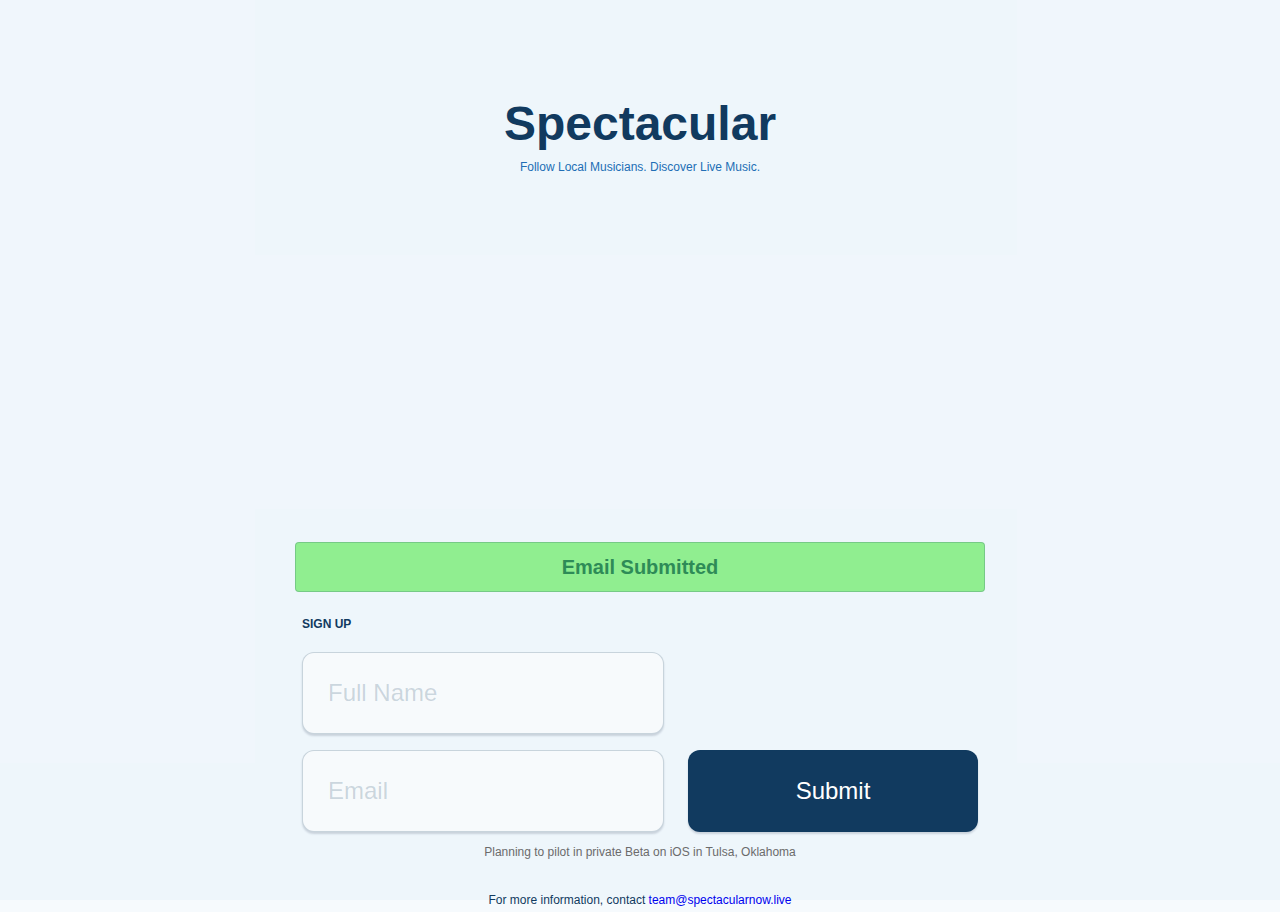
==== submitted.html @ 29a207bc "connecting sign up form" ====
<!DOCTYPE html>
<html lang="en">
<head>
  <link href="style.css"
        rel="stylesheet">
  <title>Spectacular</title>
  <link href="images/favicon.png"
        rel="shortcut icon"
        type="image/jpg">
  <meta content="width=device-width, initial-scale=1"
        name="viewport">
</head>
<body>
  <!-- Content Container -->
  <div class="content-container">
    <div style="align-content: flex-start; display: flex; flex-wrap: wrap; justify-content: center;">

      <!-- Title Header -->
      <div class="header-lockup break break">
        <h1>Spectacular</h1>
        <h2>Follow Local Musicians.  Discover Live Music.</h2>
      </div>
      <!-- End Title Header -->

      <!-- App Icon -->
      <div class="app-icon">&nbsp;</div>
      <!-- End App Icon -->

      <!-- Break -->
      <div class="break"></div>
      <!-- End Break -->

      <!-- Waitlist Alert -->
      <div class="confirmation-after">Email Submitted</div>
      <!-- Waitlist Alert -->

      <!-- Break -->
      <div class="break"></div>
      <!-- End Break -->

      <!-- Sign Up Form -->
      <script type="text/javascript">var submitted=false;</script>
      <iframe name="hidden_iframe" id="hidden_iframe" style="display: none;" onload="if(submitted){window.location='submitted.html';}"></iframe>
      <form class="form-lockup" action="https://docs.google.com/forms/u/0/d/e/1FAIpQLSfWYac-zOYPJTAFL4o-IxzH3mNS818IdY71LCfmErpav5XkvA/formResponse" target="hidden_iframe" onsubmit="submitted=true" method="POST">
        <label class="form-eyebrow break">Sign Up</label>
        <input class="email-form" placeholder="Full Name" name="entry.1053595557">
        <input class="email-form" placeholder="Email" name="entry.884892065">
        <input class="submit-button" type="submit" value="Submit">
      </form>
      <div class="form-subtitle break">Planning to pilot in private Beta on iOS in Tulsa, Oklahoma</div>
      <!-- End Sign Up Form -->

    </div>

    <div class="break">&nbsp;</div>
    <div class="footer">For more information, contact&nbsp;<a href="mailto:team@spectacularnow.live">team@spectacularnow.live</a></div>
  </div>
  <!-- End Content Container -->
</body>
</html>

<!-- onload="if(submitted){window.location='https://getspectacular.app/submitted.html';}" -->

<!-- <script>
  function myOnClickFn(){
    document.location.href="https://getspectacular.app/submitted.html";
  }
</script> -->
---- style.css ----
html, body {
    color: #113A5F;
    background-color: rgba(212, 230, 247, .2);
    font-family: Helvetica Neue, Helvetica, sans-serif;
    font-size: 16px;
    height: 100%;
    letter-spacing: 0;
    line-height: 24px;
    margin: 0;
    padding: 0;
}
  
a {
    display: flex;
    margin: 0;
    padding: 0;
    text-decoration: none;
}

/* H E A D E R S  &  L A B E L S */

h1 {
    font-weight: bold;
    font-size: 48px;
    line-height: 56px;
    text-align: center;
    margin: 8px 0;
}

h2 {
    font-size: 12px;
    font-weight: normal;
    line-height: 14px;
    text-align: center;
    margin: 8px 0;
    color: #216EB5;
}

/* L A Y O U T */
.content-container {
    display: flex;
    height: -webkit-fill-available;
    padding: 88px 16px 24px;
    flex-wrap: wrap;
    justify-content: center;
}

.header-lockup {
}

.app-icon {
    flex: 0 1 296px;
    height: 296px;
    margin: 32px 0;
    background-image: url(images/app-icon.svg);
    background-size: cover;
}

.confirmation-before {
    color: gray;
    background-color: lightgray;
    font-size: 20px;
    /* font-weight: bold; */
    line-height: 24px;
    text-align: center;
    margin: 0 0 20px;
    flex: 0 1 676px;
    padding: 12px 6px;
    border: 1px solid rgba(17, 58, 95, .2);
    border-radius: 4px;
}

.confirmation-after {
    color: seagreen;
    background-color: lightgreen;
    font-size: 20px;
    font-weight: bold;
    line-height: 24px;
    text-align: center;
    margin: 0 0 20px;
    flex: 0 1 676px;
    padding: 12px 6px;
    border: 1px solid rgba(17, 58, 95, .2);
    border-radius: 4px;
}

.form-eyebrow {
    flex: 0 1 676px;
    font-weight: bold;
    font-size: 12px;
    line-height: 24px;
    text-transform: uppercase;
}

.form-lockup {
    display: flex;
    flex: 0 1 676px;
    flex-wrap: wrap;
    column-gap: 24px;
    row-gap: 16px;
}

.email-form {
    color: rgba(17, 58, 95, 1);
    font-style: normal;
    font-weight: normal;
    font-size: 24px;
    line-height: 28px;
    /* flex: 0 1 460px; */
    flex: 0 1 48%;
    /* flex-grow: 1; */
    padding: 26px 25px;
    background: #F7FAFC;
    border: 1px solid rgba(17, 58, 95, .2);
    box-sizing: border-box;
    box-shadow: 0px 2px 2px rgba(56, 68, 98, 0.2);
    border-radius: 12px;
}

input::placeholder {
    color: rgba(17, 58, 95, .2);
  }

.submit-button {
    color: #fff;
    font-style: normal;
    font-weight: normal;
    font-size: 24px;
    line-height: 28px;
    text-align: center;
    flex: 1 1 192px;
    padding: 26px 25px;
    background: #113A5F;
    border: 1px solid rgba(17, 58, 95, .2);
    box-sizing: border-box;
    box-shadow: 0px 2px 2px rgba(56, 68, 98, 0.2);
    border-radius: 12px;
    cursor: pointer;
}

.form-subtitle {
    font-size: 12px;
    line-height: 24px;
    text-align: center;
    margin-top: 8px;
    color: #6B6B6B;
}

.footer {
    display: flex;
    align-self: flex-end;
    font-size: 12px;
    line-height: 24px;
    text-align: center;
    flex-wrap: wrap;
    justify-content: center;
}

/* B U T T O N S */
  
/* I C O N S */

/* I M A G E S */

/* A D D - O N S */
    .break {
        flex-basis: 100%;
    }
  
/* M O B I L E */
@media (max-width: 768px) {
    .content-container {
        padding: 36px 16px 24px;
    }
    .app-icon {
        flex: 0 1 156px;
        height: 156px;
    }

    .email-form {
        font-size: 12px;
        line-height: 14px;
        padding: 13px 12px;
        border-radius: 6px;
        flex: 1 1 100%;
    }

    .submit-button {
        font-size: 12px;
        line-height: 14px;
        padding: 13px 12px;
        border-radius: 6px;
        flex-basis: 100%;
    }

}/* E N D   M O B I L E */
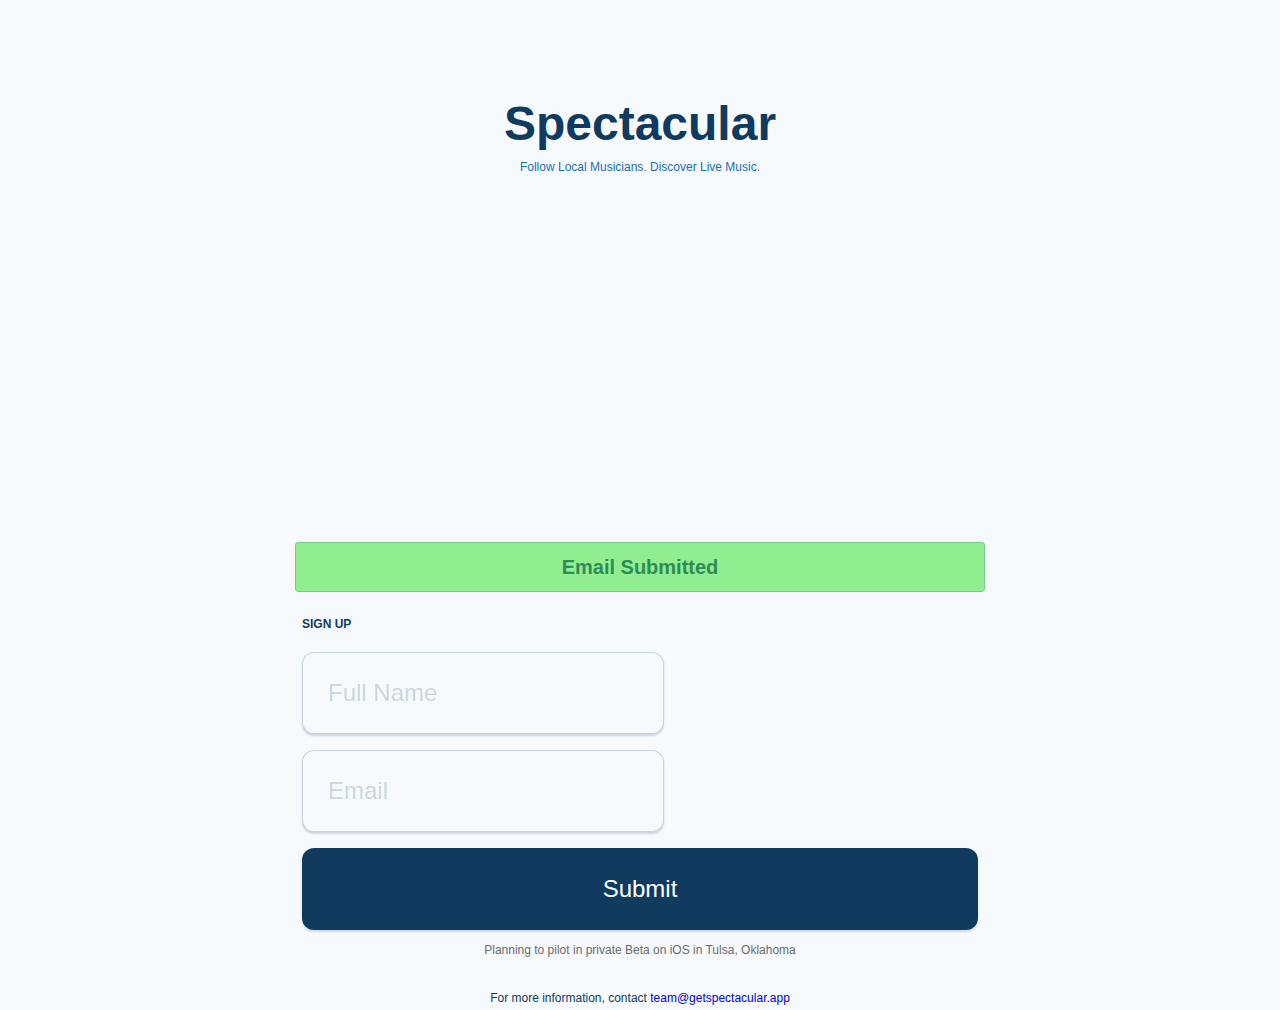
==== commit b86d32be: "bug fixes" ====
--- a/submitted.html
+++ b/submitted.html
@@ -45,7 +45,7 @@
         <label class="form-eyebrow break">Sign Up</label>
         <input class="email-form" placeholder="Full Name" name="entry.1053595557">
         <input class="email-form" placeholder="Email" name="entry.884892065">
-        <input class="submit-button" type="submit" value="Submit">
+        <input class="submit-button break" type="submit" value="Submit">
       </form>
       <div class="form-subtitle break">Planning to pilot in private Beta on iOS in Tulsa, Oklahoma</div>
       <!-- End Sign Up Form -->
@@ -53,16 +53,8 @@
     </div>
 
     <div class="break">&nbsp;</div>
-    <div class="footer">For more information, contact&nbsp;<a href="mailto:team@spectacularnow.live">team@spectacularnow.live</a></div>
+    <div class="footer">For more information, contact&nbsp;<a href="mailto:team@getspectacular.app">team@getspectacular.app</a></div>
   </div>
   <!-- End Content Container -->
 </body>
-</html>
-
-<!-- onload="if(submitted){window.location='https://getspectacular.app/submitted.html';}" -->
-
-<!-- <script>
-  function myOnClickFn(){
-    document.location.href="https://getspectacular.app/submitted.html";
-  }
-</script> -->+</html>--- a/style.css
+++ b/style.css
@@ -1,6 +1,10 @@
-html, body {
+html {
+    height: 100%;
+    background-color: rgba(212, 230, 247, .2);
+}
+
+body {
     color: #113A5F;
-    background-color: rgba(212, 230, 247, .2);
     font-family: Helvetica Neue, Helvetica, sans-serif;
     font-size: 16px;
     height: 100%;
@@ -90,14 +94,15 @@
     font-size: 12px;
     line-height: 24px;
     text-transform: uppercase;
+    margin: 0 0 16px;
 }
 
 .form-lockup {
     display: flex;
     flex: 0 1 676px;
     flex-wrap: wrap;
-    column-gap: 24px;
-    row-gap: 16px;
+    -webkit-flex-wrap: wrap;
+    justify-content: space-between;
 }
 
 .email-form {
@@ -107,6 +112,7 @@
     font-size: 24px;
     line-height: 28px;
     /* flex: 0 1 460px; */
+    -webkit-flex: 0 1 48%;
     flex: 0 1 48%;
     /* flex-grow: 1; */
     padding: 26px 25px;
@@ -115,6 +121,8 @@
     box-sizing: border-box;
     box-shadow: 0px 2px 2px rgba(56, 68, 98, 0.2);
     border-radius: 12px;
+    min-width: intrinsic;
+    margin: 0 0 16px;
 }
 
 input::placeholder {
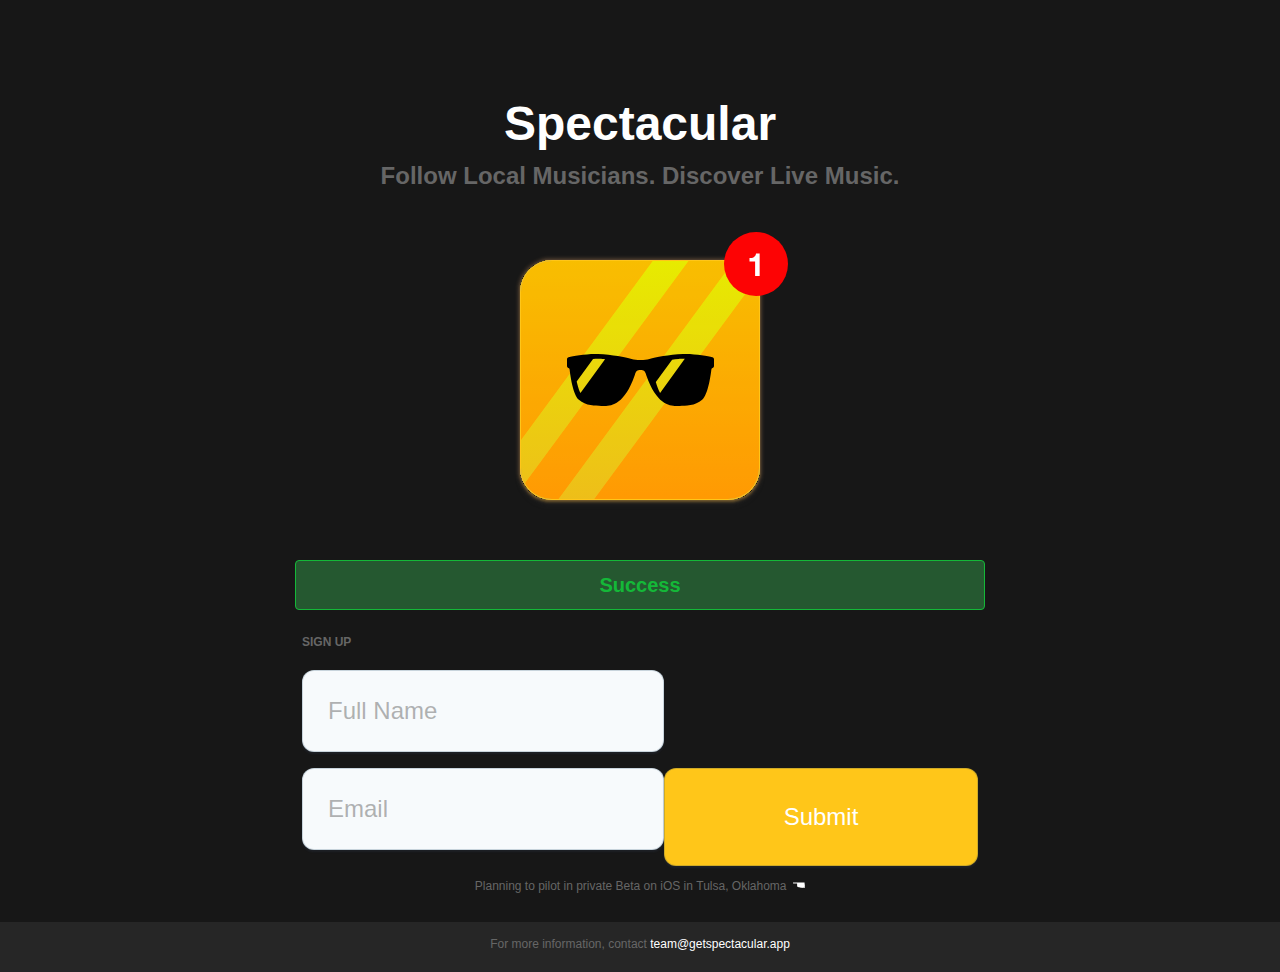
==== commit f18b3095: "temporary high fidelity" ====
--- a/submitted.html
+++ b/submitted.html
@@ -13,12 +13,12 @@
 <body>
   <!-- Content Container -->
   <div class="content-container">
-    <div style="align-content: flex-start; display: flex; flex-wrap: wrap; justify-content: center;">
+    <div style="align-content: flex-start; display: flex; flex-wrap: wrap; justify-content: center; padding: 0 16px;">
 
       <!-- Title Header -->
       <div class="header-lockup break break">
         <h1>Spectacular</h1>
-        <h2>Follow Local Musicians.  Discover Live Music.</h2>
+        <h2>Follow&nbsp;Local&nbsp;Musicians.  Discover&nbsp;Live&nbsp;Music.</h2>
       </div>
       <!-- End Title Header -->
 
@@ -31,7 +31,7 @@
       <!-- End Break -->
 
       <!-- Waitlist Alert -->
-      <div class="confirmation-after">Email Submitted</div>
+      <div class="confirmation-after">Success</div>
       <!-- Waitlist Alert -->
 
       <!-- Break -->
@@ -45,15 +45,20 @@
         <label class="form-eyebrow break">Sign Up</label>
         <input class="email-form" placeholder="Full Name" name="entry.1053595557">
         <input class="email-form" placeholder="Email" name="entry.884892065">
-        <input class="submit-button break" type="submit" value="Submit">
+        <input type="submit" value="Submit">
       </form>
-      <div class="form-subtitle break">Planning to pilot in private Beta on iOS in Tulsa, Oklahoma</div>
+      <div class="form-subtitle break">
+        <div>
+          Planning to pilot in private Beta on iOS in&nbsp;Tulsa,&nbsp;Oklahoma&nbsp;
+          <img src="images/oklahoma.svg">
+        </div>
+      </div>
       <!-- End Sign Up Form -->
 
     </div>
 
     <div class="break">&nbsp;</div>
-    <div class="footer">For more information, contact&nbsp;<a href="mailto:team@getspectacular.app">team@getspectacular.app</a></div>
+    <div class="footer">For more information, contact&nbsp;<a href="mailto:team@getspectacular.app" style="color: white;">team@getspectacular.app</a></div>
   </div>
   <!-- End Content Container -->
 </body>
--- a/style.css
+++ b/style.css
@@ -1,10 +1,10 @@
 html {
     height: 100%;
-    background-color: rgba(212, 230, 247, .2);
+    background-color: #171717;
 }
 
 body {
-    color: #113A5F;
+    color: #FFF;
     font-family: Helvetica Neue, Helvetica, sans-serif;
     font-size: 16px;
     height: 100%;
@@ -32,24 +32,21 @@
 }
 
 h2 {
-    font-size: 12px;
-    font-weight: normal;
-    line-height: 14px;
+    font-size: 24px;
+    font-weight: bold;
+    line-height: 32px;
     text-align: center;
     margin: 8px 0;
-    color: #216EB5;
+    color: #666;
 }
 
 /* L A Y O U T */
 .content-container {
     display: flex;
     height: -webkit-fill-available;
-    padding: 88px 16px 24px;
+    padding: 88px 0 0;
     flex-wrap: wrap;
     justify-content: center;
-}
-
-.header-lockup {
 }
 
 .app-icon {
@@ -62,7 +59,7 @@
 
 .confirmation-before {
     color: gray;
-    background-color: lightgray;
+    background-color: #262626;
     font-size: 20px;
     /* font-weight: bold; */
     line-height: 24px;
@@ -70,13 +67,13 @@
     margin: 0 0 20px;
     flex: 0 1 676px;
     padding: 12px 6px;
-    border: 1px solid rgba(17, 58, 95, .2);
+    border: 1px solid #666;
     border-radius: 4px;
 }
 
 .confirmation-after {
-    color: seagreen;
-    background-color: lightgreen;
+    color: #14B838;
+    background: rgba(51, 153, 74, 0.5);
     font-size: 20px;
     font-weight: bold;
     line-height: 24px;
@@ -84,7 +81,7 @@
     margin: 0 0 20px;
     flex: 0 1 676px;
     padding: 12px 6px;
-    border: 1px solid rgba(17, 58, 95, .2);
+    border: 1px solid #14B838;
     border-radius: 4px;
 }
 
@@ -92,6 +89,7 @@
     flex: 0 1 676px;
     font-weight: bold;
     font-size: 12px;
+    color: #666;
     line-height: 24px;
     text-transform: uppercase;
     margin: 0 0 16px;
@@ -106,7 +104,7 @@
 }
 
 .email-form {
-    color: rgba(17, 58, 95, 1);
+    color: #222;
     font-style: normal;
     font-weight: normal;
     font-size: 24px;
@@ -126,10 +124,10 @@
 }
 
 input::placeholder {
-    color: rgba(17, 58, 95, .2);
+    color: rgba(102, 102, 102, 0.5);
   }
 
-.submit-button {
+input[type='submit'] {
     color: #fff;
     font-style: normal;
     font-weight: normal;
@@ -138,7 +136,7 @@
     text-align: center;
     flex: 1 1 192px;
     padding: 26px 25px;
-    background: #113A5F;
+    background: #FFC619;
     border: 1px solid rgba(17, 58, 95, .2);
     box-sizing: border-box;
     box-shadow: 0px 2px 2px rgba(56, 68, 98, 0.2);
@@ -147,21 +145,28 @@
 }
 
 .form-subtitle {
+    display: flex;
+    flex-wrap: wrap;
+    justify-content: center;
     font-size: 12px;
     line-height: 24px;
     text-align: center;
     margin-top: 8px;
-    color: #6B6B6B;
+    color: #666;
 }
 
 .footer {
     display: flex;
     align-self: flex-end;
     font-size: 12px;
+    background-color: #262626;
+    color: #666;
+    width: 100%;
     line-height: 24px;
     text-align: center;
     flex-wrap: wrap;
     justify-content: center;
+    padding: 10px 0 16px;
 }
 
 /* B U T T O N S */
@@ -177,8 +182,9 @@
   
 /* M O B I L E */
 @media (max-width: 768px) {
+
     .content-container {
-        padding: 36px 16px 24px;
+        padding: 36px 0 0;
     }
     .app-icon {
         flex: 0 1 156px;
@@ -201,4 +207,22 @@
         flex-basis: 100%;
     }
 
-}/* E N D   M O B I L E */+    input[type='submit'] { /* more specific to override webkit */ 
+        -webkit-appearance:none;  
+        font-size: 12px;
+        line-height: 14px;
+        padding: 13px 12px;
+        border-radius: 6px;
+        display:block;
+     }
+
+}/* E N D   M O B I L E */
+
+@supports(-webkit-appearance: none) or (-moz-appearance: none) {
+
+    input[type='submit'] {
+      -webkit-appearance: none;
+      -moz-appearance: none;
+    }
+
+}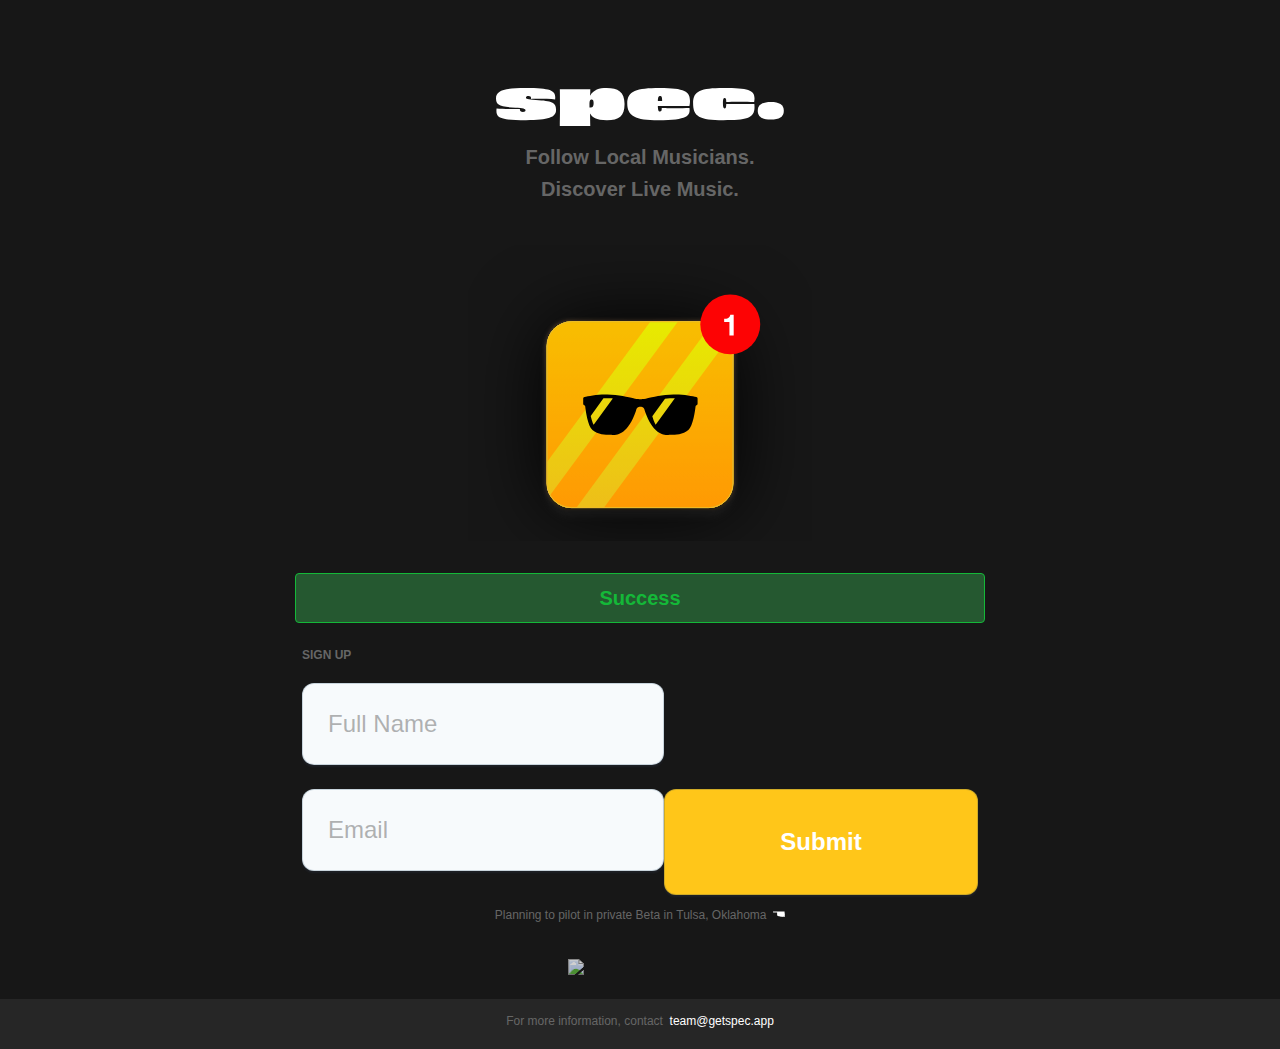
==== commit 2cd6f26f: "updates" ====
--- a/submitted.html
+++ b/submitted.html
@@ -3,7 +3,7 @@
 <head>
   <link href="style.css"
         rel="stylesheet">
-  <title>Spectacular</title>
+  <title>Spec</title>
   <link href="images/favicon.png"
         rel="shortcut icon"
         type="image/jpg">
@@ -14,11 +14,12 @@
   <!-- Content Container -->
   <div class="content-container">
     <div style="align-content: flex-start; display: flex; flex-wrap: wrap; justify-content: center; padding: 0 16px;">
-
+      <div>
+        <img src="images/spec-logo-white.svg" class="spec-logo">
+      </div>
       <!-- Title Header -->
       <div class="header-lockup break break">
-        <h1>Spectacular</h1>
-        <h2>Follow&nbsp;Local&nbsp;Musicians.  Discover&nbsp;Live&nbsp;Music.</h2>
+        <h2>Follow Local Musicians.<br>Discover Live Music.</h2>
       </div>
       <!-- End Title Header -->
 
@@ -49,16 +50,21 @@
       </form>
       <div class="form-subtitle break">
         <div>
-          Planning to pilot in private Beta on iOS in&nbsp;Tulsa,&nbsp;Oklahoma&nbsp;
+          Planning to pilot in private Beta in&nbsp;Tulsa,&nbsp;Oklahoma&nbsp;
           <img src="images/oklahoma.svg">
         </div>
+      </div>
+      <div>
+        <a href="https://digital-ranch.webflow.io/" target="_blank">
+          <img src="images/created-by-dr.svg" class="created-by-dr">
+        </a>
       </div>
       <!-- End Sign Up Form -->
 
     </div>
 
     <div class="break">&nbsp;</div>
-    <div class="footer">For more information, contact&nbsp;<a href="mailto:team@getspectacular.app" style="color: white;">team@getspectacular.app</a></div>
+    <div class="footer">For more information, contact&nbsp;&nbsp;<a href="mailto:team@getspec.app" style="color: white;">team@getspec.app</a></div>
   </div>
   <!-- End Content Container -->
 </body>
--- a/style.css
+++ b/style.css
@@ -25,14 +25,15 @@
 
 h1 {
     font-weight: bold;
-    font-size: 48px;
-    line-height: 56px;
-    text-align: center;
-    margin: 8px 0;
+    font-size: 40px;
+    line-height: 52px;
+    text-align: center;
+    margin: 8px 0 24px;
+    color: #dddddd;
 }
 
 h2 {
-    font-size: 24px;
+    font-size: 20px;
     font-weight: bold;
     line-height: 32px;
     text-align: center;
@@ -50,11 +51,41 @@
 }
 
 .app-icon {
-    flex: 0 1 296px;
+    flex: 0 1 400px;
     height: 296px;
     margin: 32px 0;
     background-image: url(images/app-icon.svg);
     background-size: cover;
+}
+
+.alert-message {
+    /* color: #1f2328;
+    background-color: #fff8c5; */
+    color: gray;
+    background-color: #262626;
+    font-size: 12px;
+    /* font-weight: bold; */
+    line-height: 20px;
+    text-align: center;
+    margin: 32px 0 20px;
+    flex: 0 1 676px;
+    padding: 16px 16px;
+    /* border: 1px solid #d4a72c66; */
+    border: 1px solid #666;
+    border-radius: 8px;
+}
+
+.alert-message_button {
+    display: block;
+    color: #fff;
+    /* background-color: #FFC619; */
+    background-color: #3578f6;
+    font-weight: bold;
+    text-align: center;
+    padding: 4px 6px;
+    margin: 16px 0 0;
+    border: 1px solid rgba(17, 58, 95, .2);
+    border-radius: 4px;
 }
 
 .confirmation-before {
@@ -120,7 +151,7 @@
     box-shadow: 0px 2px 2px rgba(56, 68, 98, 0.2);
     border-radius: 12px;
     min-width: intrinsic;
-    margin: 0 0 16px;
+    margin: 0 0 24px;
 }
 
 input::placeholder {
@@ -130,7 +161,7 @@
 input[type='submit'] {
     color: #fff;
     font-style: normal;
-    font-weight: normal;
+    font-weight: bold;
     font-size: 24px;
     line-height: 28px;
     text-align: center;
@@ -175,6 +206,16 @@
 
 /* I M A G E S */
 
+.created-by-dr {
+    width: 144px;
+    opacity: .8;
+    margin: 32px auto 0;
+}
+
+.spec-logo {
+    width: 288px;
+}
+
 /* A D D - O N S */
     .break {
         flex-basis: 100%;
@@ -183,11 +224,16 @@
 /* M O B I L E */
 @media (max-width: 768px) {
 
+    h1 {
+        font-size: 32px;
+        line-height: 48px;
+    }
+
     .content-container {
-        padding: 36px 0 0;
+        padding: 72px 0 0;
     }
     .app-icon {
-        flex: 0 1 156px;
+        flex: 0 1 200px;
         height: 156px;
     }
 
@@ -197,6 +243,7 @@
         padding: 13px 12px;
         border-radius: 6px;
         flex: 1 1 100%;
+        margin: 0 0 16px;
     }
 
     .submit-button {
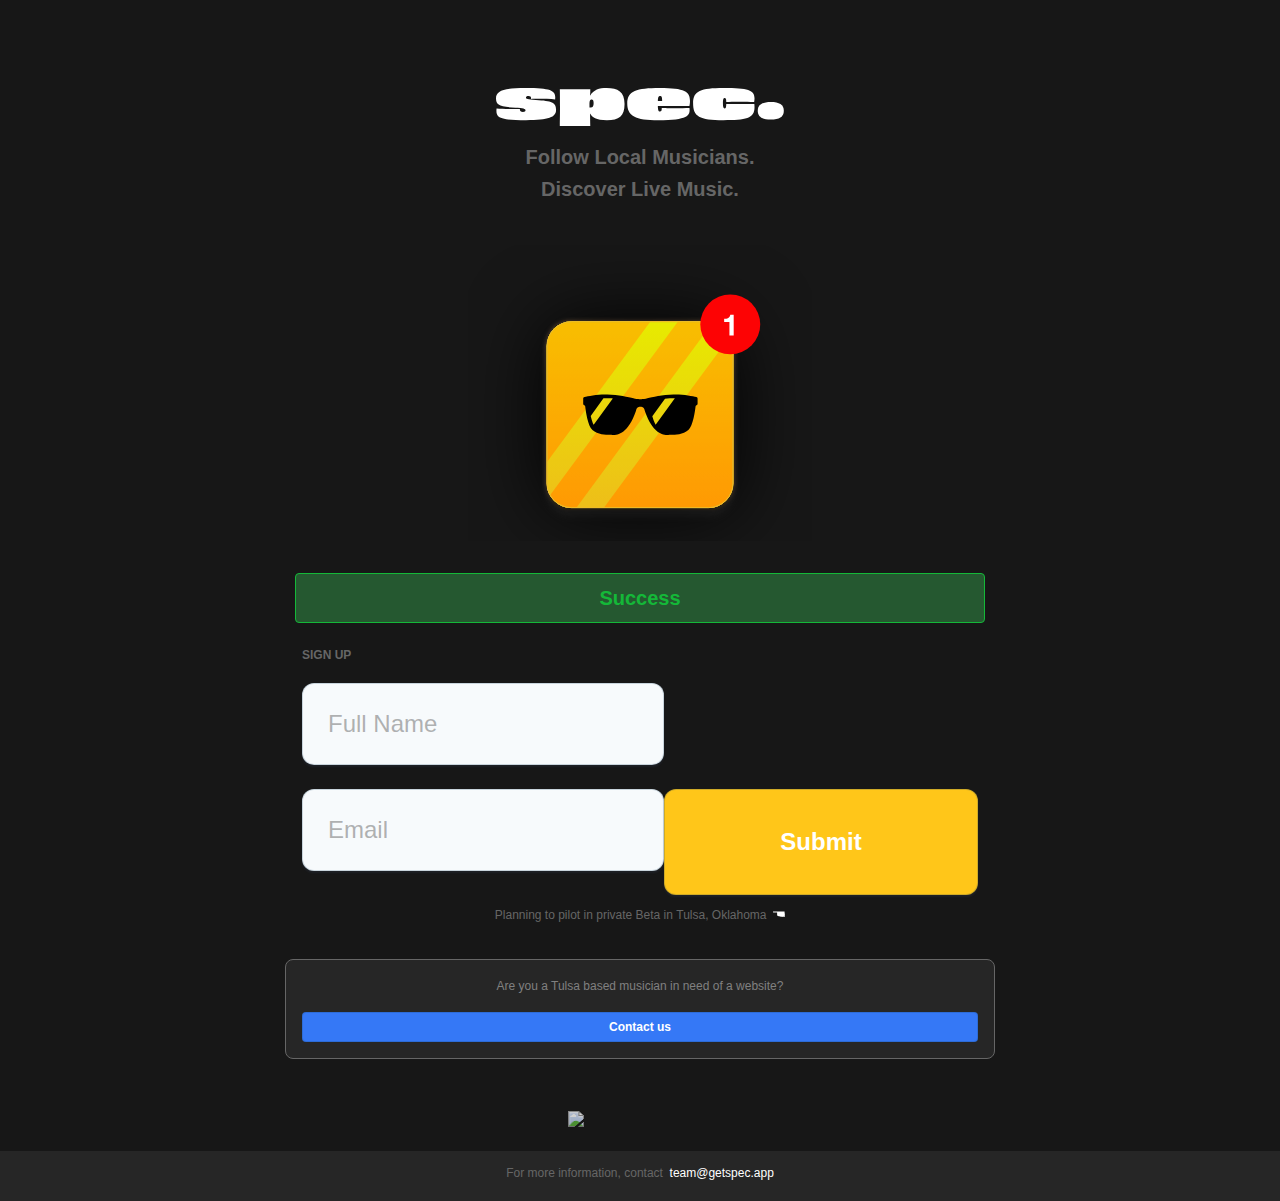
==== commit bcc68d2d: "updates" ====
--- a/submitted.html
+++ b/submitted.html
@@ -53,6 +53,14 @@
           Planning to pilot in private Beta in&nbsp;Tulsa,&nbsp;Oklahoma&nbsp;
           <img src="images/oklahoma.svg">
         </div>
+        <!-- Break -->
+      <div class="break"></div>
+      <!-- End Break -->
+
+      <!-- Musician Alert -->
+      <div class="alert-message">Are you a Tulsa based musician in need of a website? <a href="mailto:team@getspec.app" class="alert-message_button">Contact us</a></div>
+      <!-- Musician Alert -->
+
       </div>
       <div>
         <a href="https://digital-ranch.webflow.io/" target="_blank">
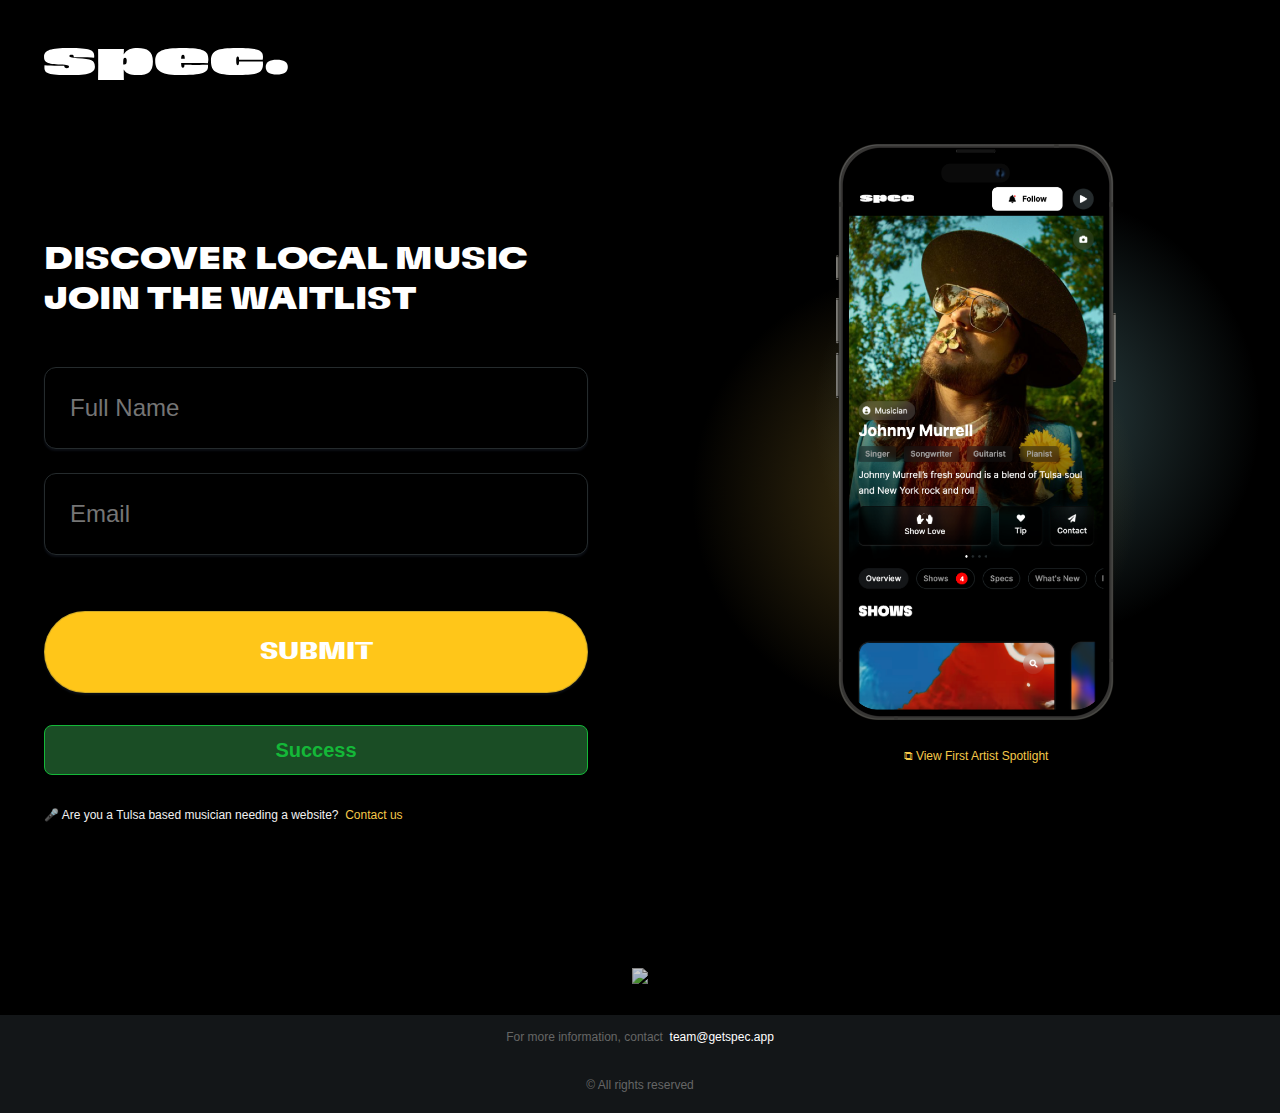
==== commit 25a98ee6: "updates" ====
--- a/submitted.html
+++ b/submitted.html
@@ -13,67 +13,76 @@
 <body>
   <!-- Content Container -->
   <div class="content-container">
-    <div style="align-content: flex-start; display: flex; flex-wrap: wrap; justify-content: center; padding: 0 16px;">
-      <div>
-        <img src="images/spec-logo-white.svg" class="spec-logo">
-      </div>
-      <!-- Title Header -->
-      <div class="header-lockup break break">
-        <h2>Follow Local Musicians.<br>Discover Live Music.</h2>
-      </div>
-      <!-- End Title Header -->
-
-      <!-- App Icon -->
-      <div class="app-icon">&nbsp;</div>
-      <!-- End App Icon -->
-
-      <!-- Break -->
-      <div class="break"></div>
-      <!-- End Break -->
-
-      <!-- Waitlist Alert -->
+    
+    <div class="row">
+      <div class="column">
+        <div>
+          <img src="images/spec-logo-white.svg" class="spec-logo">
+        </div>
+        <!-- Title Header -->
+        <div class="header-lockup break break">
+          <h2>Discover Local Music<br>Join the Waitlist</h2>
+        </div>
+        <!-- End Title Header -->
+  
+        <!-- Break -->
+        <div class="break"></div>
+        <!-- End Break -->
+  
+        <!-- Break -->
+        <div class="break"></div>
+        <!-- End Break -->
+  
+        <!-- Sign Up Form -->
+        <script type="text/javascript">var submitted=false;</script>
+        <iframe name="hidden_iframe" id="hidden_iframe" style="display: none;" onload="if(submitted){window.location='submitted.html';}"></iframe>
+        <form class="form-lockup" action="https://docs.google.com/forms/u/0/d/e/1FAIpQLSfWYac-zOYPJTAFL4o-IxzH3mNS818IdY71LCfmErpav5XkvA/formResponse" target="hidden_iframe" onsubmit="submitted=true" method="POST">
+          <input class="email-form" placeholder="Full Name" name="entry.1053595557">
+          <input class="email-form" placeholder="Email" name="entry.884892065">
+          <input class="submit-button" type="submit" value="Submit">
+        </form>
+        <!-- Waitlist Alert -->
       <div class="confirmation-after">Success</div>
       <!-- Waitlist Alert -->
-
-      <!-- Break -->
-      <div class="break"></div>
-      <!-- End Break -->
-
-      <!-- Sign Up Form -->
-      <script type="text/javascript">var submitted=false;</script>
-      <iframe name="hidden_iframe" id="hidden_iframe" style="display: none;" onload="if(submitted){window.location='submitted.html';}"></iframe>
-      <form class="form-lockup" action="https://docs.google.com/forms/u/0/d/e/1FAIpQLSfWYac-zOYPJTAFL4o-IxzH3mNS818IdY71LCfmErpav5XkvA/formResponse" target="hidden_iframe" onsubmit="submitted=true" method="POST">
-        <label class="form-eyebrow break">Sign Up</label>
-        <input class="email-form" placeholder="Full Name" name="entry.1053595557">
-        <input class="email-form" placeholder="Email" name="entry.884892065">
-        <input type="submit" value="Submit">
-      </form>
-      <div class="form-subtitle break">
-        <div>
-          Planning to pilot in private Beta in&nbsp;Tulsa,&nbsp;Oklahoma&nbsp;
-          <img src="images/oklahoma.svg">
+        <div class="form-subtitle break">
+            🎤 Are you a Tulsa based musician needing a website? &nbsp;<a href="mailto:team@getspec.app" class="alert-message_button">Contact us</a>
+          <!-- Break -->
+        <div class="break"></div>
+        <!-- End Break -->
+  
         </div>
-        <!-- Break -->
-      <div class="break"></div>
-      <!-- End Break -->
-
-      <!-- Musician Alert -->
-      <div class="alert-message">Are you a Tulsa based musician in need of a website? <a href="mailto:team@getspec.app" class="alert-message_button">Contact us</a></div>
-      <!-- Musician Alert -->
-
+        
+        <!-- End Sign Up Form -->
+  
       </div>
-      <div>
-        <a href="https://digital-ranch.webflow.io/" target="_blank">
-          <img src="images/created-by-dr.svg" class="created-by-dr">
-        </a>
+      <div class="column">
+        <div class="phone-lockup">
+          <img class="phone-image" src="images/phone-mockup.png"></img>
+          <div class="form-subtitle break">
+            <a href="https://www.johnnymurrell.com/" target="_blank" class="alert-message_button">⧉ View First Artist Spotlight</a>
+          <!-- Break -->
+        <div class="break"></div>
+        <!-- End Break -->
+  
+        </div>
+        </div>
       </div>
-      <!-- End Sign Up Form -->
 
     </div>
 
     <div class="break">&nbsp;</div>
-    <div class="footer">For more information, contact&nbsp;&nbsp;<a href="mailto:team@getspec.app" style="color: white;">team@getspec.app</a></div>
+    <div>
+      <!-- <a href="https://digital-ranch.webflow.io/" target="_blank"> -->
+        <img src="images/created-by-dr.svg" class="created-by-dr">
+      <!-- </a> -->
+    </div>
+    <div class="footer">
+      For more information, contact&nbsp;&nbsp;<a href="mailto:team@getspec.app" style="color: white;">team@getspec.app</a>
+      <div class="break">&nbsp;</div>
+      © All rights reserved
+    </div>
   </div>
   <!-- End Content Container -->
 </body>
-</html>+</html>
+
--- a/style.css
+++ b/style.css
@@ -1,6 +1,21 @@
+
+
 html {
     height: 100%;
-    background-color: #171717;
+    background-color: #000;
+}
+
+@font-face {
+    font-family: "GT Flexa Trial VF";
+    src: url('css/fonts/GT-Flexa-Trial-VF.eot');
+    src: url('css/fonts/GT-Flexa-Trial-VF.eot?#iefix') format('embedded-opentype'),
+        url('css/fonts/GT-Flexa-Trial-VF.woff2') format('woff2'),
+        url('css/fonts/GT-Flexa-Trial-VF.woff') format('woff'),
+        url('css/fonts/GT-Flexa-Trial-VF.ttf') format('truetype'),
+        /* url('css/fonts/GT-Flexa-Trial-VF.svg#GT-Flexa-Trial-VF') format('svg'); */
+    font-weight: normal;
+    font-style: normal;
+    font-display: swap;
 }
 
 body {
@@ -33,21 +48,38 @@
 }
 
 h2 {
-    font-size: 20px;
-    font-weight: bold;
-    line-height: 32px;
-    text-align: center;
-    margin: 8px 0;
-    color: #666;
+    font-family: "GT Flexa Trial VF", Helvetica Neue, Helvetica, sans-serif;
+    font-stretch: expanded;
+    font-size: 32px;
+    font-weight: bold;
+    line-height: 40px;
+    text-transform: uppercase;
+    margin: 8px 0 48px;
+    color: #fff;
 }
 
 /* L A Y O U T */
 .content-container {
     display: flex;
     height: -webkit-fill-available;
-    padding: 88px 0 0;
+    padding: 0;
     flex-wrap: wrap;
     justify-content: center;
+}
+
+.row {
+    display: flex; 
+    flex-direction: row; 
+    column-gap: 72px;
+}
+
+.column {
+    align-content: flex-start; 
+    display: flex; 
+    flex-wrap: wrap; 
+    justify-content: left; 
+    padding: 0 16px; 
+    max-width: 544px;
 }
 
 .app-icon {
@@ -76,16 +108,8 @@
 }
 
 .alert-message_button {
-    display: block;
-    color: #fff;
-    /* background-color: #FFC619; */
-    background-color: #3578f6;
-    font-weight: bold;
-    text-align: center;
-    padding: 4px 6px;
-    margin: 16px 0 0;
-    border: 1px solid rgba(17, 58, 95, .2);
-    border-radius: 4px;
+    display: inline;
+    color: #F5C849;
 }
 
 .confirmation-before {
@@ -99,7 +123,7 @@
     flex: 0 1 676px;
     padding: 12px 6px;
     border: 1px solid #666;
-    border-radius: 4px;
+    border-radius: 8px;
 }
 
 .confirmation-after {
@@ -109,11 +133,11 @@
     font-weight: bold;
     line-height: 24px;
     text-align: center;
-    margin: 0 0 20px;
+    margin: 16px 0 20px;
     flex: 0 1 676px;
     padding: 12px 6px;
     border: 1px solid #14B838;
-    border-radius: 4px;
+    border-radius: 8px;
 }
 
 .form-eyebrow {
@@ -135,18 +159,18 @@
 }
 
 .email-form {
-    color: #222;
+    color: #ababab;
     font-style: normal;
     font-weight: normal;
     font-size: 24px;
     line-height: 28px;
     /* flex: 0 1 460px; */
     -webkit-flex: 0 1 48%;
-    flex: 0 1 48%;
+    flex: 1 1 100%;
     /* flex-grow: 1; */
     padding: 26px 25px;
-    background: #F7FAFC;
-    border: 1px solid rgba(17, 58, 95, .2);
+    background: #000;
+    border: 1px solid #252b2d;
     box-sizing: border-box;
     box-shadow: 0px 2px 2px rgba(56, 68, 98, 0.2);
     border-radius: 12px;
@@ -154,43 +178,70 @@
     margin: 0 0 24px;
 }
 
+.email-form:focus {
+    border: 1px solid rgba(17, 58, 95, 1);
+}
+
+.phone-lockup {
+    display: flex;
+    flex-direction: column;
+    row-gap: 16px;
+    align-items: center;
+    background-image:  url(images/background-blurs.svg);
+    background-position: center;
+    width: 100%;
+    background-size: contain;
+    background-repeat: no-repeat;
+    padding: 144px;
+}
+
+.phone-image {
+    max-width: 280px;
+}
+
+/* .header-lockup {
+ */
+}
+
 input::placeholder {
     color: rgba(102, 102, 102, 0.5);
   }
 
 input[type='submit'] {
     color: #fff;
+    font-family: "GT Flexa Trial VF", Helvetica Neue, Helvetica, sans-serif;
+    font-stretch: expanded;
     font-style: normal;
     font-weight: bold;
     font-size: 24px;
     line-height: 28px;
     text-align: center;
-    flex: 1 1 192px;
+    text-transform: uppercase;
+    flex: 0 1 676px;
     padding: 26px 25px;
     background: #FFC619;
     border: 1px solid rgba(17, 58, 95, .2);
     box-sizing: border-box;
     box-shadow: 0px 2px 2px rgba(56, 68, 98, 0.2);
-    border-radius: 12px;
+    border-radius: 999px;
     cursor: pointer;
+    margin: 32px 0 16px;
 }
 
 .form-subtitle {
     display: flex;
     flex-wrap: wrap;
-    justify-content: center;
     font-size: 12px;
     line-height: 24px;
-    text-align: center;
     margin-top: 8px;
-    color: #666;
+    color: #f1f1f1;
 }
 
 .footer {
     display: flex;
     align-self: flex-end;
     font-size: 12px;
-    background-color: #262626;
+    background-color: #131618;
     color: #666;
     width: 100%;
     line-height: 24px;
@@ -209,11 +260,12 @@
 .created-by-dr {
     width: 144px;
     opacity: .8;
-    margin: 32px auto 0;
+    margin: 32px auto 24px;
 }
 
 .spec-logo {
-    width: 288px;
+    width: 244px;
+    margin: 48px 0 144px;
 }
 
 /* A D D - O N S */
@@ -222,7 +274,7 @@
     }
   
 /* M O B I L E */
-@media (max-width: 768px) {
+@media (max-width: 960px) {
 
     h1 {
         font-size: 32px;
@@ -230,7 +282,10 @@
     }
 
     .content-container {
-        padding: 72px 0 0;
+        padding: 0;
+    }
+    .row {
+        flex-direction: column; 
     }
     .app-icon {
         flex: 0 1 200px;
@@ -259,8 +314,11 @@
         font-size: 12px;
         line-height: 14px;
         padding: 13px 12px;
-        border-radius: 6px;
         display:block;
+     }
+
+     .phone-lockup {
+        padding: 72px 0 0;
      }
 
 }/* E N D   M O B I L E */
@@ -272,4 +330,5 @@
       -moz-appearance: none;
     }
 
-}+}
+
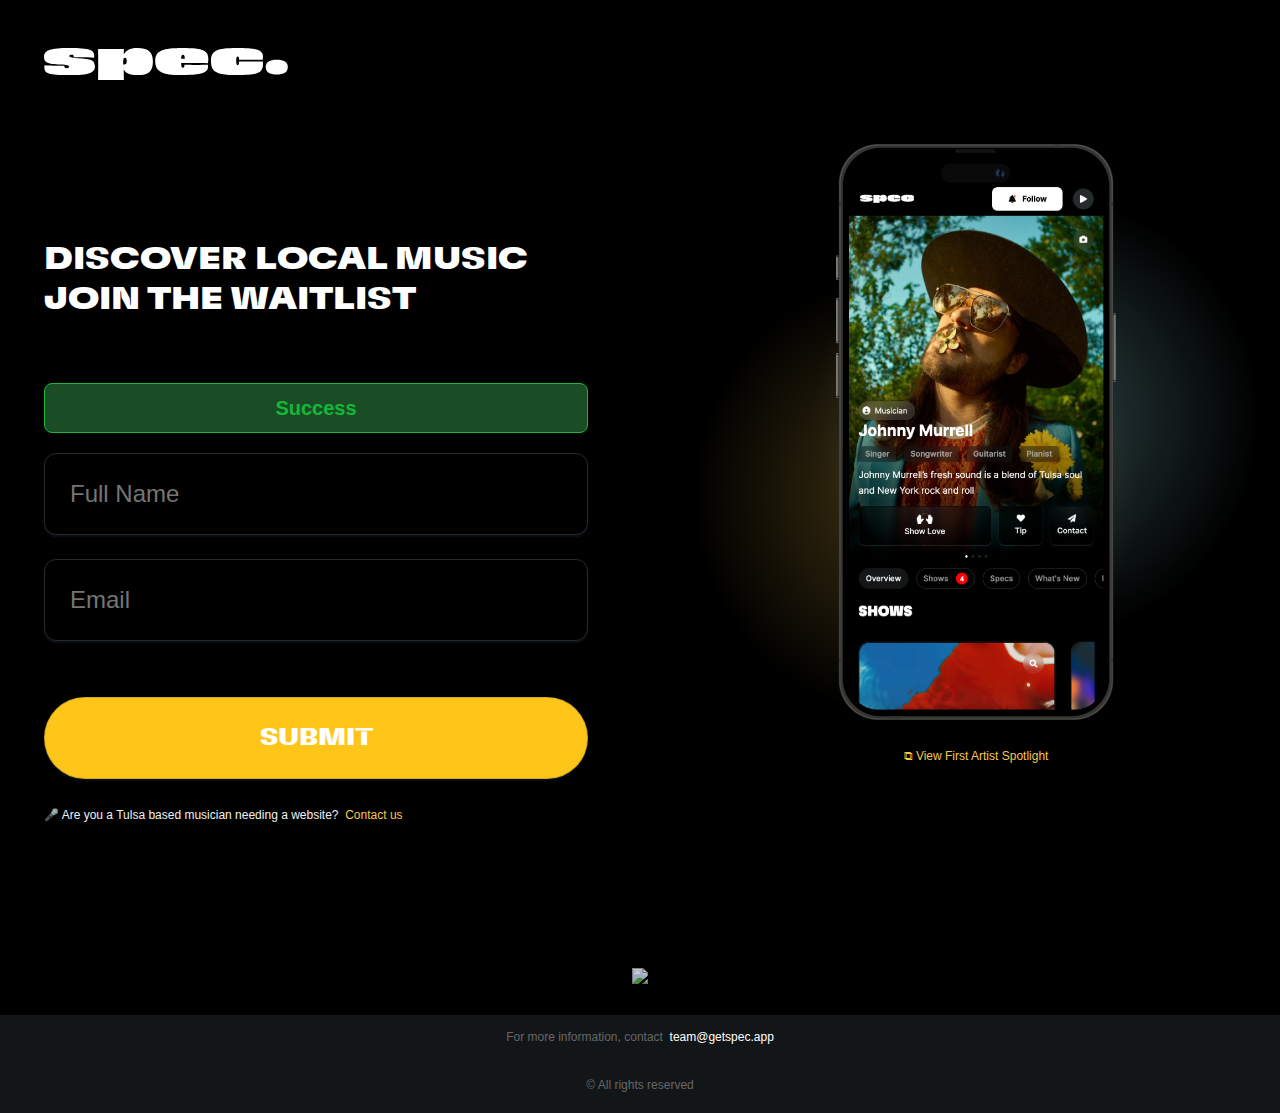
==== commit c85b96aa: "updates" ====
--- a/submitted.html
+++ b/submitted.html
@@ -28,6 +28,10 @@
         <!-- Break -->
         <div class="break"></div>
         <!-- End Break -->
+
+        <!-- Waitlist Alert -->
+      <div class="confirmation-after">Success</div>
+      <!-- Waitlist Alert -->
   
         <!-- Break -->
         <div class="break"></div>
@@ -41,9 +45,7 @@
           <input class="email-form" placeholder="Email" name="entry.884892065">
           <input class="submit-button" type="submit" value="Submit">
         </form>
-        <!-- Waitlist Alert -->
-      <div class="confirmation-after">Success</div>
-      <!-- Waitlist Alert -->
+
         <div class="form-subtitle break">
             🎤 Are you a Tulsa based musician needing a website? &nbsp;<a href="mailto:team@getspec.app" class="alert-message_button">Contact us</a>
           <!-- Break -->
